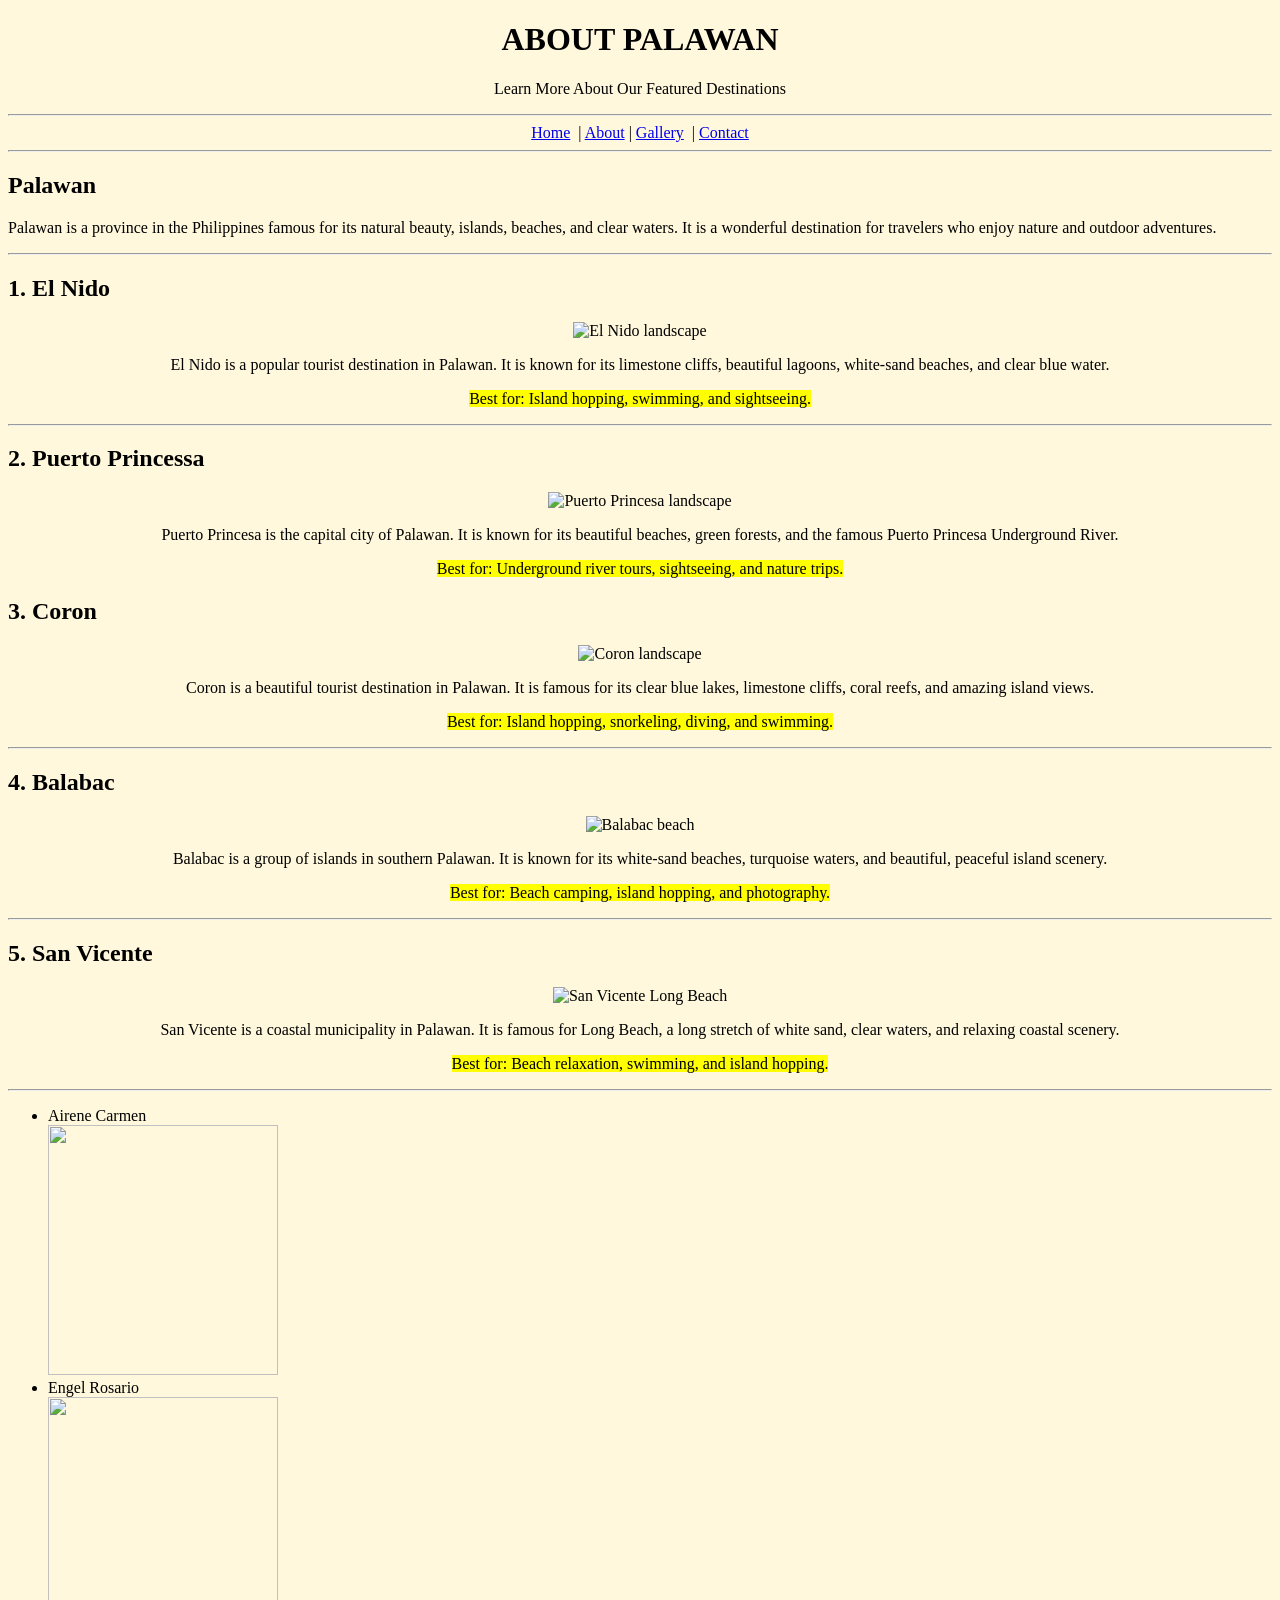
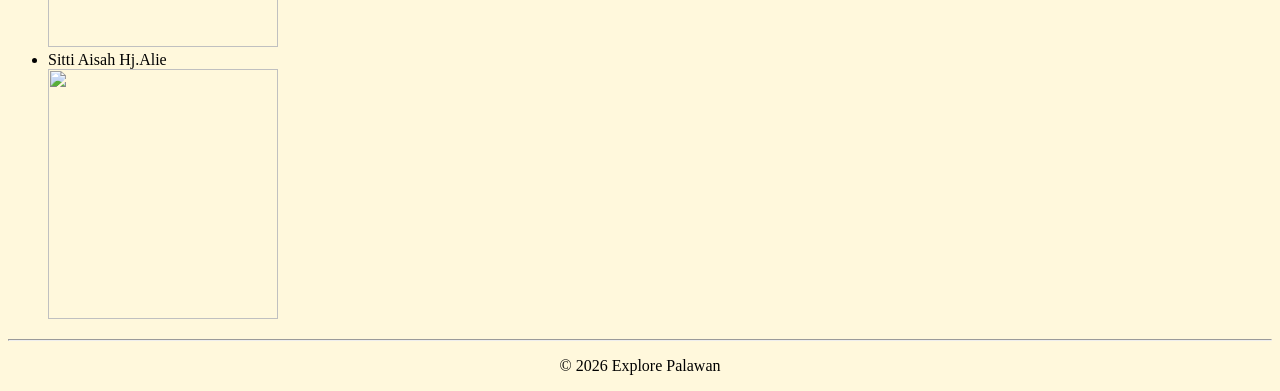
==== about.html @ 532b5537 "first commit" ====
<!DOCTYPE html>
<html>
<head>
    <title>Explore Palawan - About</title>
</head>

<body bgcolor="#FFF8DC">

    <header>
        <center>
            <h1>ABOUT PALAWAN</h1>
            <p>Learn More About Our Featured Destinations</p>
        </center>
    </header>

    <hr>

    <nav>
        <center>
            <a href="index.html">Home</a>&nbsp; |
            <a href="about.html">About</a>&nbsp;|
            <a href="gallery.html">Gallery</a>&nbsp; |
            <a href="contact.html">Contact</a>
        </center>
    </nav>

    <hr>

    <main>
        <h2>Palawan</h2>

        <p>
            Palawan is a province in the Philippines famous for
            its natural beauty, islands, beaches, and clear waters.
            It is a wonderful destination for travelers who enjoy
            nature and outdoor adventures.
        </p>

        <hr>

        <h2>1. El Nido</h2>

        <center>
            <img src="C:\Users\ACER\OneDrive\Desktop\Carmen,Rosario,Hj.alie S\photo\elnido1.jpg"
                 alt="El Nido landscape"
                 width="400"
                 height="250">
       

        <p>
            El Nido is a popular tourist destination in Palawan.
            It is known for its limestone cliffs, beautiful lagoons,
            white-sand beaches, and clear blue water.
        </p>
         </center>
<center>
        <p><mark>Best for: Island hopping, swimming, and sightseeing.</mark></p>
</center>
        <hr>

        <h2>2. Puerto Princessa</h2>

       <center>
    <img src="C:\Users\ACER\OneDrive\Desktop\Carmen,Rosario,Hj.alie S\photo\ppcw.png"
         alt="Puerto Princesa landscape"
         width="400"
         height="250">


<p>
    Puerto Princesa is the capital city of Palawan.
    It is known for its beautiful beaches, green forests,
    and the famous Puerto Princesa Underground River.
</p>
</center>

<center>
<p><mark>Best for: Underground river tours, sightseeing, and nature trips.</mark></p>
</center       
<hr>

        <h2>3. Coron</h2>

        <center>
    <img src="C:\Users\ACER\OneDrive\Desktop\Carmen,Rosario,Hj.alie S\photo\coroN.png"
         alt="Coron landscape"
         width="400"
         height="250">


<p>
    Coron is a beautiful tourist destination in Palawan.
    It is famous for its clear blue lakes, limestone cliffs,
    coral reefs, and amazing island views.
</p>
</center>

<center>
<p><mark>Best for: Island hopping, snorkeling, diving, and swimming.</mark></p>
</center>

        <hr>
<h2>4. Balabac</h2>
        <center>
    <img src="C:\Users\ACER\OneDrive\Desktop\Carmen,Rosario,Hj.alie S\photo\balabac.png"
         alt="Balabac beach"
         width="400"
         height="250">


<p>
    Balabac is a group of islands in southern Palawan.
    It is known for its white-sand beaches, turquoise waters,
    and beautiful, peaceful island scenery.
</p>
</center>


<center>
<p>
    <mark>Best for: Beach camping, island hopping, and photography.</mark>
</p>
</center>

<hr>
<h2>5. San Vicente</h2>
<center>
    <img src="C:\Users\ACER\OneDrive\Desktop\Carmen,Rosario,Hj.alie S\photo\San vicente.png"
         alt="San Vicente Long Beach"
         width="400"
         height="250">


<p>
    San Vicente is a coastal municipality in Palawan.
    It is famous for Long Beach, a long stretch of white sand,
    clear waters, and relaxing coastal scenery.
</p>
</center>

<center>
<p>
    <mark>Best for: Beach relaxation, swimming, and island hopping.</mark>
</p>
  </center> 
       
<hr>

<ul>
    <li>Airene Carmen</li><img src="C:\Users\ACER\OneDrive\Desktop\Carmen,Rosario,Hj.alie S\photo\Airene.jpg" width="230" height="250">
    <li>Engel Rosario</li><img src="C:\Users\ACER\OneDrive\Desktop\Carmen,Rosario,Hj.alie S\photo\Engel.jpg" width="230" height="250">
    <li>Sitti Aisah Hj.Alie</li><img src="C:\Users\ACER\OneDrive\Desktop\Carmen,Rosario,Hj.alie S\photo\Sitti Aisah.jpg" width="230" height="250">
</ul>
  
    <hr>

    <footer>
        <center>
            <p>&copy; 2026 Explore Palawan</p>
        </center>
    </footer>

</body>
</html>
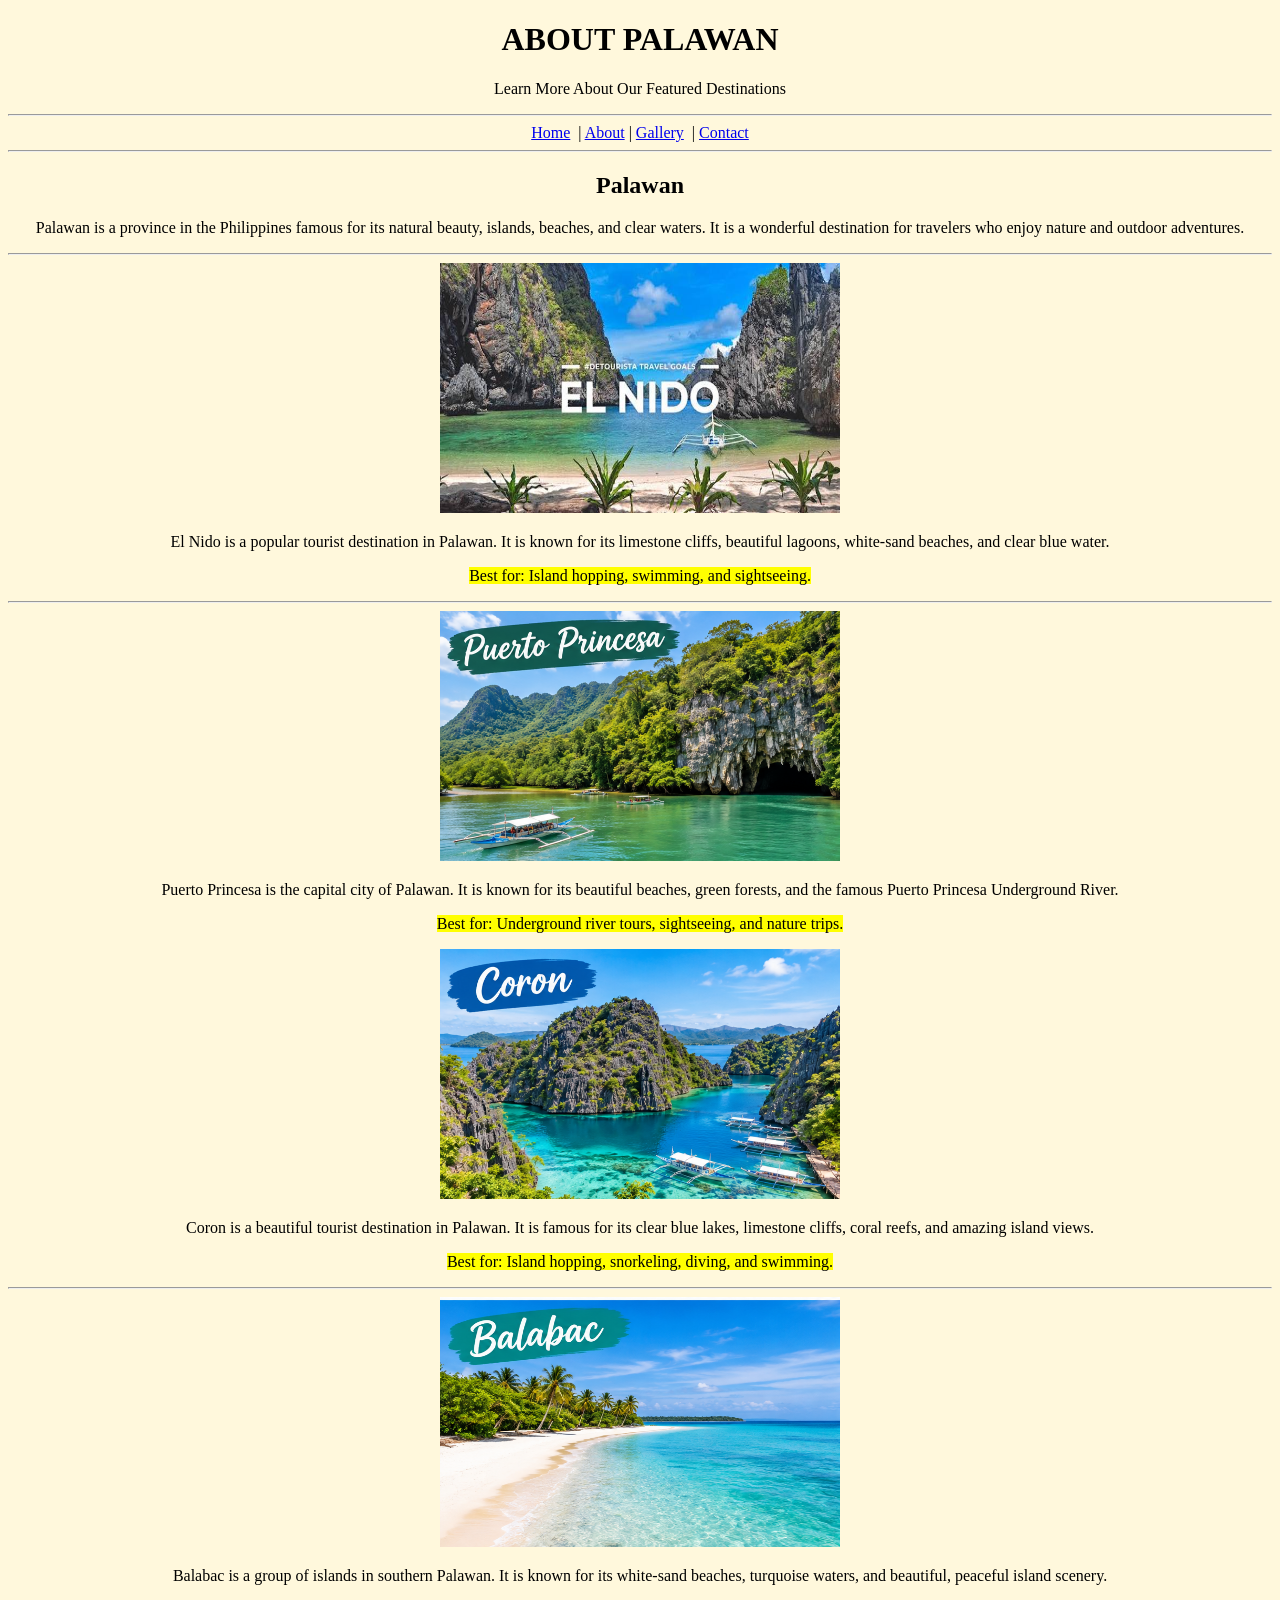
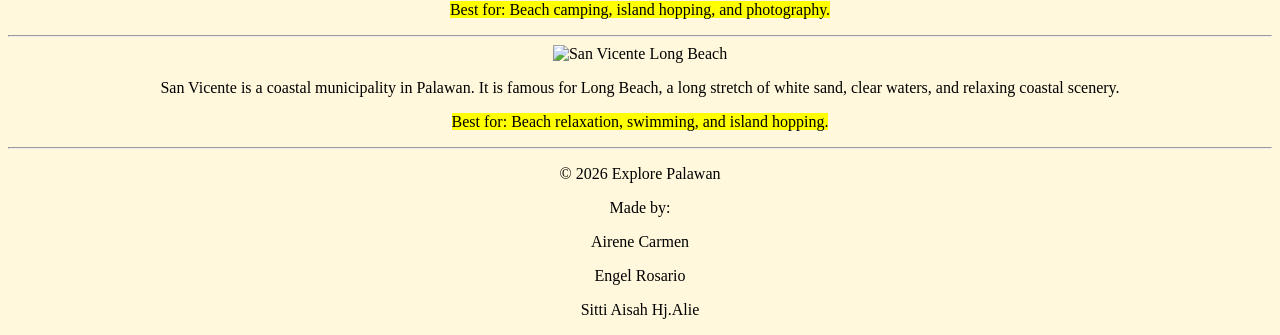
==== commit 4d41401b: "fix image paths" ====
--- a/about.html
+++ b/about.html
@@ -28,6 +28,8 @@
     <hr>
 
     <main>
+        
+      <center> 
         <h2>Palawan</h2>
 
         <p>
@@ -36,13 +38,14 @@
             It is a wonderful destination for travelers who enjoy
             nature and outdoor adventures.
         </p>
+    </center>
 
         <hr>
 
-        <h2>1. El Nido</h2>
+       
 
         <center>
-            <img src="C:\Users\ACER\OneDrive\Desktop\Carmen,Rosario,Hj.alie S\photo\elnido1.jpg"
+            <img src="photo\elnido1.jpg"
                  alt="El Nido landscape"
                  width="400"
                  height="250">
@@ -59,10 +62,10 @@
 </center>
         <hr>
 
-        <h2>2. Puerto Princessa</h2>
+        
 
        <center>
-    <img src="C:\Users\ACER\OneDrive\Desktop\Carmen,Rosario,Hj.alie S\photo\ppcw.png"
+    <img src="photo/ppcw.png"
          alt="Puerto Princesa landscape"
          width="400"
          height="250">
@@ -80,10 +83,10 @@
 </center       
 <hr>
 
-        <h2>3. Coron</h2>
+        
 
         <center>
-    <img src="C:\Users\ACER\OneDrive\Desktop\Carmen,Rosario,Hj.alie S\photo\coroN.png"
+    <img src="photo/coroN.png"
          alt="Coron landscape"
          width="400"
          height="250">
@@ -101,9 +104,9 @@
 </center>
 
         <hr>
-<h2>4. Balabac</h2>
+
         <center>
-    <img src="C:\Users\ACER\OneDrive\Desktop\Carmen,Rosario,Hj.alie S\photo\balabac.png"
+    <img src="photo/balabac.png"
          alt="Balabac beach"
          width="400"
          height="250">
@@ -124,9 +127,9 @@
 </center>
 
 <hr>
-<h2>5. San Vicente</h2>
+
 <center>
-    <img src="C:\Users\ACER\OneDrive\Desktop\Carmen,Rosario,Hj.alie S\photo\San vicente.png"
+    <img src="photo/San vicente.png vicente.png"
          alt="San Vicente Long Beach"
          width="400"
          height="250">
@@ -144,20 +147,18 @@
     <mark>Best for: Beach relaxation, swimming, and island hopping.</mark>
 </p>
   </center> 
-       
-<hr>
 
-<ul>
-    <li>Airene Carmen</li><img src="C:\Users\ACER\OneDrive\Desktop\Carmen,Rosario,Hj.alie S\photo\Airene.jpg" width="230" height="250">
-    <li>Engel Rosario</li><img src="C:\Users\ACER\OneDrive\Desktop\Carmen,Rosario,Hj.alie S\photo\Engel.jpg" width="230" height="250">
-    <li>Sitti Aisah Hj.Alie</li><img src="C:\Users\ACER\OneDrive\Desktop\Carmen,Rosario,Hj.alie S\photo\Sitti Aisah.jpg" width="230" height="250">
-</ul>
-  
+    <center>
     <hr>
 
     <footer>
-        <center>
+        
             <p>&copy; 2026 Explore Palawan</p>
+
+<p>Made by:</p>
+<p>Airene Carmen</p>
+<p>Engel Rosario</p>
+<p>Sitti Aisah Hj.Alie</p>
         </center>
     </footer>
 
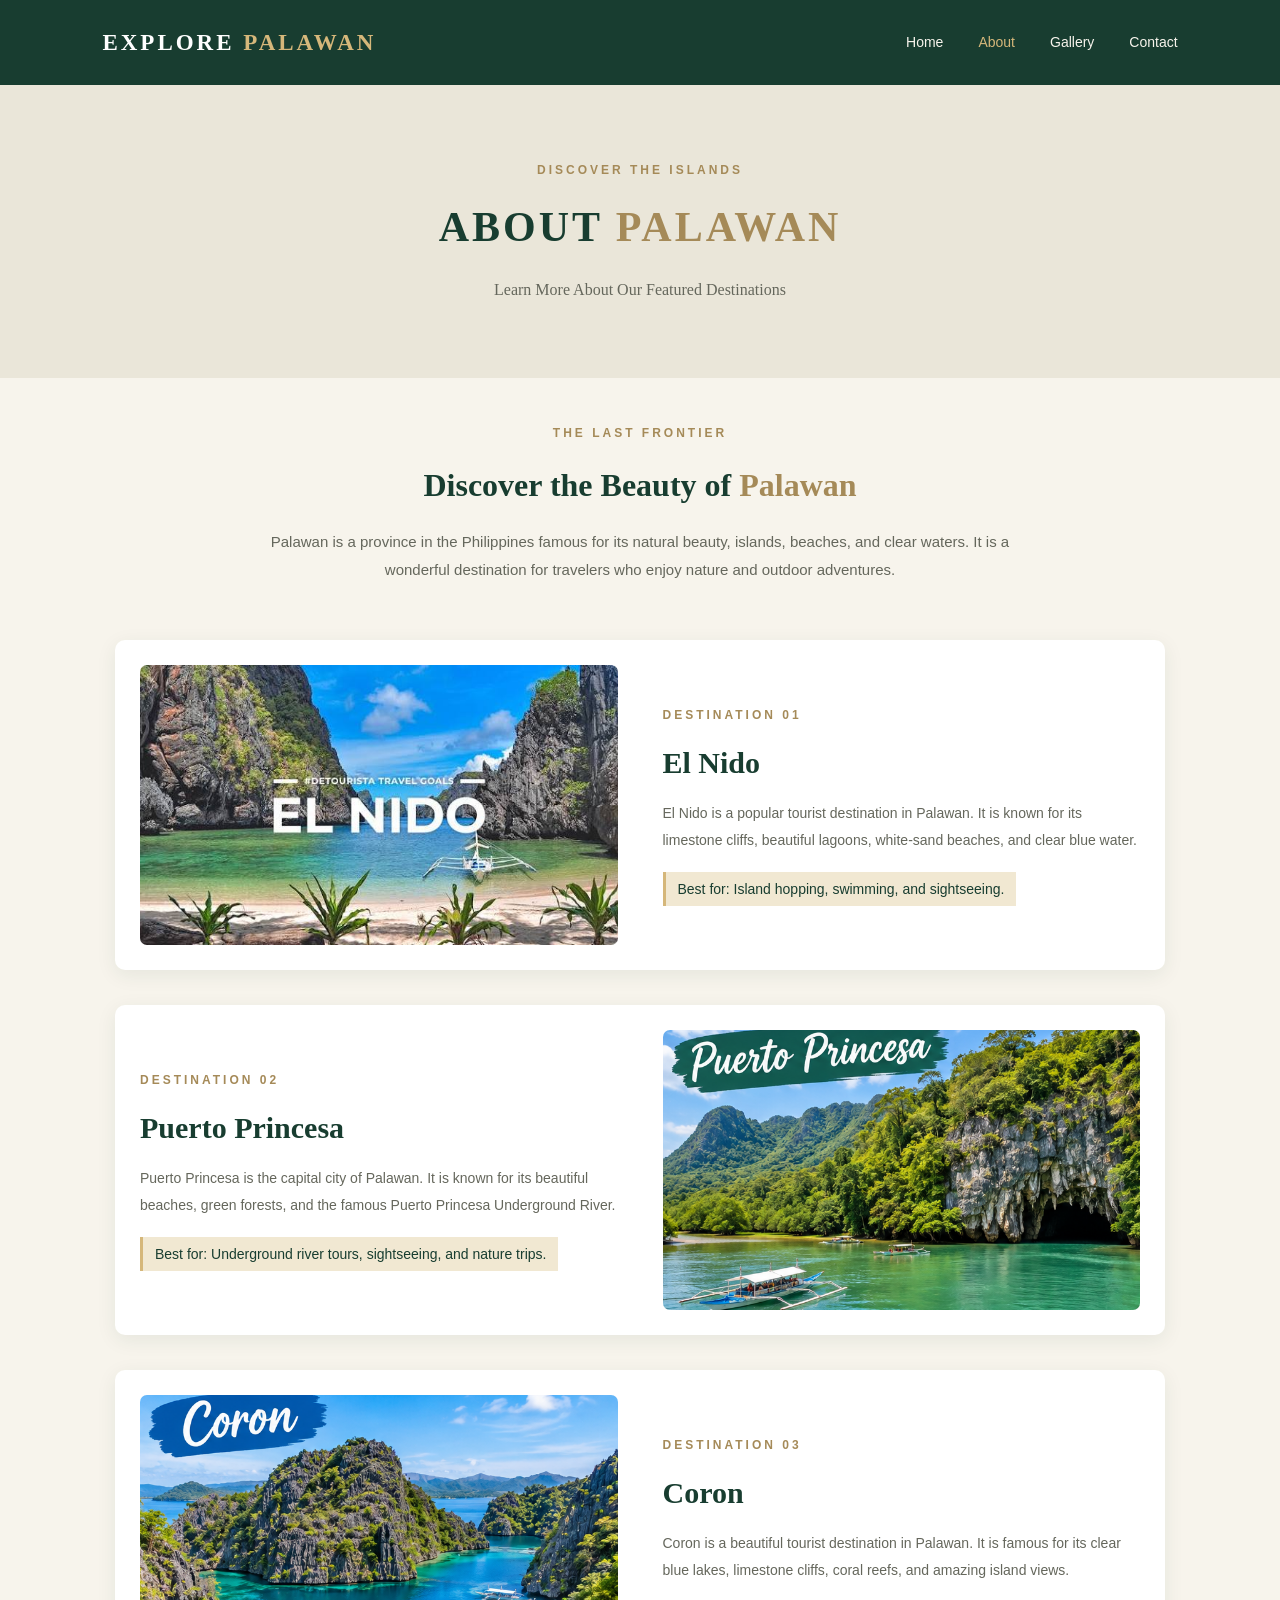
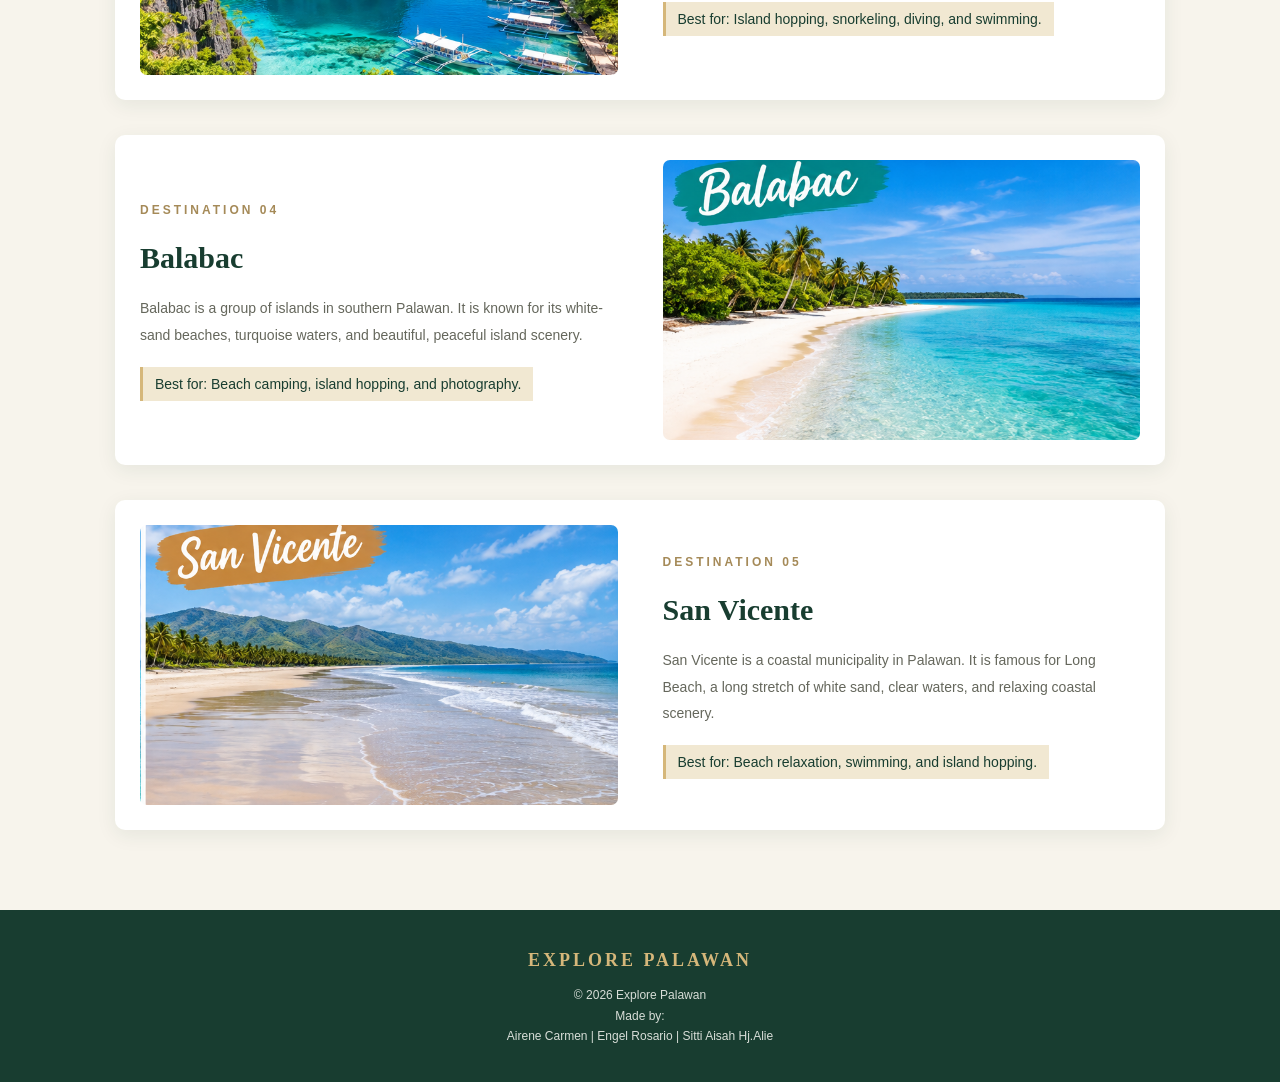
==== commit 6220310e: "update website pages and contact design" ====
--- a/about.html
+++ b/about.html
@@ -1,166 +1,182 @@
-
 <!DOCTYPE html>
-<html>
+<html lang="en">
 <head>
+    <meta charset="UTF-8">
+    <meta name="viewport" content="width=device-width, initial-scale=1.0">
     <title>Explore Palawan - About</title>
+    <link rel="stylesheet" href="style.css">
 </head>
 
-<body bgcolor="#FFF8DC">
+<body>
 
-    <header>
-        <center>
-            <h1>ABOUT PALAWAN</h1>
-            <p>Learn More About Our Featured Destinations</p>
-        </center>
+    <!-- Header -->
+    <header class="header">
+        <div class="logo">EXPLORE <span>PALAWAN</span></div>
+
+        <nav class="navbar">
+            <a href="index.html">Home</a>
+            <a href="about.html" class="active">About</a>
+            <a href="gallery.html">Gallery</a>
+            <a href="contact.html">Contact</a>
+        </nav>
     </header>
 
-    <hr>
+    <!-- Page Title -->
+    <section class="about-hero">
+        <p class="about-label">DISCOVER THE ISLANDS</p>
+        <h1>ABOUT <span>PALAWAN</span></h1>
+        <p>Learn More About Our Featured Destinations</p>
+    </section>
 
-    <nav>
-        <center>
-            <a href="index.html">Home</a>&nbsp; |
-            <a href="about.html">About</a>&nbsp;|
-            <a href="gallery.html">Gallery</a>&nbsp; |
-            <a href="contact.html">Contact</a>
-        </center>
-    </nav>
+    <main class="about-main">
 
-    <hr>
+        <!-- Introduction -->
+        <section class="about-intro">
+            <p class="about-label">THE LAST FRONTIER</p>
+            <h2>Discover the Beauty of <span>Palawan</span></h2>
 
-    <main>
-        
-      <center> 
-        <h2>Palawan</h2>
+            <p>
+                Palawan is a province in the Philippines famous for
+                its natural beauty, islands, beaches, and clear waters.
+                It is a wonderful destination for travelers who enjoy
+                nature and outdoor adventures.
+            </p>
+        </section>
 
-        <p>
-            Palawan is a province in the Philippines famous for
-            its natural beauty, islands, beaches, and clear waters.
-            It is a wonderful destination for travelers who enjoy
-            nature and outdoor adventures.
-        </p>
-    </center>
+        <!-- El Nido -->
+        <section class="about-destination">
+            <div class="about-image">
+                <img src="photo/elnido1.jpg"
+                     alt="El Nido landscape"
+                     width="400"
+                     height="250">
+            </div>
 
-        <hr>
+            <div class="about-details">
+                <p class="about-label">DESTINATION 01</p>
+                <h2>El Nido</h2>
 
-       
+                <p>
+                    El Nido is a popular tourist destination in Palawan.
+                    It is known for its limestone cliffs, beautiful lagoons,
+                    white-sand beaches, and clear blue water.
+                </p>
 
-        <center>
-            <img src="photo\elnido1.jpg"
-                 alt="El Nido landscape"
-                 width="400"
-                 height="250">
-       
+                <p class="best-for">
+                    <mark>Best for: Island hopping, swimming, and sightseeing.</mark>
+                </p>
+            </div>
+        </section>
 
-        <p>
-            El Nido is a popular tourist destination in Palawan.
-            It is known for its limestone cliffs, beautiful lagoons,
-            white-sand beaches, and clear blue water.
-        </p>
-         </center>
-<center>
-        <p><mark>Best for: Island hopping, swimming, and sightseeing.</mark></p>
-</center>
-        <hr>
+        <!-- Puerto Princesa -->
+        <section class="about-destination reverse">
+            <div class="about-image">
+                <img src="photo/ppcw.png"
+                     alt="Puerto Princesa landscape"
+                     width="400"
+                     height="250">
+            </div>
 
-        
+            <div class="about-details">
+                <p class="about-label">DESTINATION 02</p>
+                <h2>Puerto Princesa</h2>
 
-       <center>
-    <img src="photo/ppcw.png"
-         alt="Puerto Princesa landscape"
-         width="400"
-         height="250">
+                <p>
+                    Puerto Princesa is the capital city of Palawan.
+                    It is known for its beautiful beaches, green forests,
+                    and the famous Puerto Princesa Underground River.
+                </p>
 
+                <p class="best-for">
+                    <mark>Best for: Underground river tours, sightseeing, and nature trips.</mark>
+                </p>
+            </div>
+        </section>
 
-<p>
-    Puerto Princesa is the capital city of Palawan.
-    It is known for its beautiful beaches, green forests,
-    and the famous Puerto Princesa Underground River.
-</p>
-</center>
+        <!-- Coron -->
+        <section class="about-destination">
+            <div class="about-image">
+                <img src="photo/coroN.png"
+                     alt="Coron landscape"
+                     width="400"
+                     height="250">
+            </div>
 
-<center>
-<p><mark>Best for: Underground river tours, sightseeing, and nature trips.</mark></p>
-</center       
-<hr>
+            <div class="about-details">
+                <p class="about-label">DESTINATION 03</p>
+                <h2>Coron</h2>
 
-        
+                <p>
+                    Coron is a beautiful tourist destination in Palawan.
+                    It is famous for its clear blue lakes, limestone cliffs,
+                    coral reefs, and amazing island views.
+                </p>
 
-        <center>
-    <img src="photo/coroN.png"
-         alt="Coron landscape"
-         width="400"
-         height="250">
+                <p class="best-for">
+                    <mark>Best for: Island hopping, snorkeling, diving, and swimming.</mark>
+                </p>
+            </div>
+        </section>
 
+        <!-- Balabac -->
+        <section class="about-destination reverse">
+            <div class="about-image">
+                <img src="photo/balabac.png"
+                     alt="Balabac beach"
+                     width="400"
+                     height="250">
+            </div>
 
-<p>
-    Coron is a beautiful tourist destination in Palawan.
-    It is famous for its clear blue lakes, limestone cliffs,
-    coral reefs, and amazing island views.
-</p>
-</center>
+            <div class="about-details">
+                <p class="about-label">DESTINATION 04</p>
+                <h2>Balabac</h2>
 
-<center>
-<p><mark>Best for: Island hopping, snorkeling, diving, and swimming.</mark></p>
-</center>
+                <p>
+                    Balabac is a group of islands in southern Palawan.
+                    It is known for its white-sand beaches, turquoise waters,
+                    and beautiful, peaceful island scenery.
+                </p>
 
-        <hr>
+                <p class="best-for">
+                    <mark>Best for: Beach camping, island hopping, and photography.</mark>
+                </p>
+            </div>
+        </section>
 
-        <center>
-    <img src="photo/balabac.png"
-         alt="Balabac beach"
-         width="400"
-         height="250">
+        <!-- San Vicente -->
+        <section class="about-destination">
+            <div class="about-image">
+                <img src="photo/San vicente.png"
+                     alt="San Vicente Long Beach"
+                     width="400"
+                     height="250">
+            </div>
 
+            <div class="about-details">
+                <p class="about-label">DESTINATION 05</p>
+                <h2>San Vicente</h2>
 
-<p>
-    Balabac is a group of islands in southern Palawan.
-    It is known for its white-sand beaches, turquoise waters,
-    and beautiful, peaceful island scenery.
-</p>
-</center>
+                <p>
+                    San Vicente is a coastal municipality in Palawan.
+                    It is famous for Long Beach, a long stretch of white sand,
+                    clear waters, and relaxing coastal scenery.
+                </p>
 
+                <p class="best-for">
+                    <mark>Best for: Beach relaxation, swimming, and island hopping.</mark>
+                </p>
+            </div>
+        </section>
 
-<center>
-<p>
-    <mark>Best for: Beach camping, island hopping, and photography.</mark>
-</p>
-</center>
+    </main>
 
-<hr>
-
-<center>
-    <img src="photo/San vicente.png vicente.png"
-         alt="San Vicente Long Beach"
-         width="400"
-         height="250">
-
-
-<p>
-    San Vicente is a coastal municipality in Palawan.
-    It is famous for Long Beach, a long stretch of white sand,
-    clear waters, and relaxing coastal scenery.
-</p>
-</center>
-
-<center>
-<p>
-    <mark>Best for: Beach relaxation, swimming, and island hopping.</mark>
-</p>
-  </center> 
-
-    <center>
-    <hr>
-
-    <footer>
-        
-            <p>&copy; 2026 Explore Palawan</p>
-
-<p>Made by:</p>
-<p>Airene Carmen</p>
-<p>Engel Rosario</p>
-<p>Sitti Aisah Hj.Alie</p>
-        </center>
+    <!-- Footer -->
+    <footer class="footer">
+        <h3>EXPLORE PALAWAN</h3>
+        <p>&copy; 2026 Explore Palawan</p>
+        <p>Made by:</p>
+        <p>Airene Carmen | Engel Rosario | Sitti Aisah Hj.Alie</p>
     </footer>
 
 </body>
-</html>
+</html>
--- a/style.css
+++ b/style.css
@@ -0,0 +1,1094 @@
+
+/* EXPLORE PALAWANTROPICAL LUXURY DESIGN*/
+
+* {
+    margin: 0;
+    padding: 0;
+    box-sizing: border-box;
+}
+
+html {
+    scroll-behavior: smooth;
+}
+
+body {
+    font-family: Georgia, 'Times New Roman', serif;
+    background-color: #F7F4EC;
+    color: #263C32;
+    line-height: 1.7;
+}
+
+/* HEADER */
+.header {
+    background-color: #183D30;
+    min-height: 85px;
+    padding: 20px 8%;
+    display: flex;
+    justify-content: space-between;
+    align-items: center;
+    flex-wrap: wrap;
+    gap: 15px;
+}
+
+.logo {
+    color: #FFFFFF;
+    font-size: 23px;
+    font-weight: bold;
+    letter-spacing: 3px;
+}
+
+.logo span {
+    color: #D5B77A;
+}
+
+/* NAVIGATION */
+.navbar {
+    display: flex;
+    gap: 35px;
+    align-items: center;
+}
+
+.navbar a {
+    text-decoration: none;
+    color: #F7F4EC;
+    font-family: Arial, sans-serif;
+    font-size: 14px;
+    transition: 0.3s;
+}
+
+.navbar a:hover,
+.navbar a.active {
+    color: #D5B77A;
+}
+
+/* HERO SECTION */
+.hero {
+    min-height: 540px;
+    padding: 75px 8%;
+    background-color: #EAE6D9;
+    display: flex;
+    align-items: center;
+    justify-content: space-between;
+    gap: 50px;
+}
+
+.hero-content {
+    flex: 1;
+}
+
+.small-heading,
+.section-label {
+    color: #9B8050;
+    font-family: Arial, sans-serif;
+    font-size: 12px;
+    font-weight: bold;
+    letter-spacing: 3px;
+    margin-bottom: 18px;
+}
+
+.hero-content h1 {
+    font-size: clamp(38px, 5vw, 65px);
+    line-height: 1.15;
+    font-weight: normal;
+    color: #183D30;
+    margin-bottom: 20px;
+}
+
+.hero-content h1 span {
+    color: #A58A58;
+    font-style: italic;
+}
+
+.hero-description {
+    font-size: 17px;
+    color: #65675C;
+    margin-bottom: 30px;
+}
+
+.explore-button,
+.closing-button {
+    display: inline-block;
+    background-color: #183D30;
+    color: #FFFFFF;
+    text-decoration: none;
+    padding: 14px 30px;
+    font-family: Arial, sans-serif;
+    font-size: 13px;
+    letter-spacing: 1px;
+    transition: 0.3s;
+}
+
+.explore-button:hover,
+.closing-button:hover {
+    background-color: #A58A58;
+}
+
+/* HERO IMAGE */
+.hero-image-container {
+    flex: 1;
+}
+
+.hero-image-container img {
+    display: block;
+    width: 100%;
+    height: 370px;
+    object-fit: cover;
+    border-radius: 5px;
+    box-shadow: 15px 15px 0px #D5B77A;
+    transition: 0.3s;
+}
+
+.hero-image-container img:hover {
+    transform: translateY(-5px);
+}
+
+/* WELCOME SECTION */
+.welcome-section {
+    max-width: 850px;
+    margin: auto;
+    padding: 90px 25px;
+    text-align: center;
+}
+
+.welcome-section h2,
+.section-heading h2,
+.underwater-content h2 {
+    font-size: 38px;
+    font-weight: normal;
+    color: #183D30;
+    margin-bottom: 20px;
+}
+
+.welcome-text {
+    max-width: 720px;
+    margin: auto;
+    color: #696B61;
+    font-size: 16px;
+}
+
+.welcome-text p {
+    margin-bottom: 15px;
+}
+
+/* DESTINATIONS */
+.destinations-section {
+    background-color: #EAE6D9;
+    padding: 85px 10%;
+}
+
+.section-heading {
+    text-align: center;
+    margin-bottom: 45px;
+}
+
+.section-heading > p:last-child {
+    color: #77766C;
+    font-family: Arial, sans-serif;
+    font-size: 14px;
+}
+
+.section-heading h2 {
+    margin-bottom: 10px;
+}
+
+.destination-list {
+    max-width: 900px;
+    margin: auto;
+    display: grid;
+    grid-template-columns: repeat(2, 1fr);
+    gap: 18px;
+}
+
+.destination-item {
+    display: flex;
+    gap: 20px;
+    align-items: flex-start;
+    background-color: #F9F7F1;
+    padding: 25px;
+    border: 1px solid #DED8C9;
+    transition: 0.3s;
+}
+
+.destination-item:hover {
+    transform: translateY(-5px);
+    box-shadow: 0 8px 20px rgba(24, 61, 48, 0.08);
+}
+
+.destination-number {
+    color: #A58A58;
+    font-size: 24px;
+    font-style: italic;
+}
+
+.destination-item h3 {
+    color: #183D30;
+    font-size: 21px;
+    margin-bottom: 5px;
+}
+
+.destination-item p {
+    color: #77766C;
+    font-family: Arial, sans-serif;
+    font-size: 13px;
+}
+
+/* UNDERWATER SECTION */
+.underwater-section {
+    padding: 90px 10%;
+    display: flex;
+    align-items: center;
+    justify-content: center;
+    gap: 65px;
+}
+
+.underwater-image {
+    flex: 1;
+}
+
+.underwater-image img {
+    display: block;
+    width: 100%;
+    max-width: 400px;
+    height: 280px;
+    object-fit: cover;
+    border-radius: 5px;
+}
+
+.underwater-content {
+    flex: 1;
+}
+
+.underwater-content h2 {
+    line-height: 1.2;
+}
+
+.underwater-content > p:last-child {
+    color: #77766C;
+    font-size: 16px;
+}
+
+/* MEDIA SECTION */
+.media-section {
+    background-color: #EAE6D9;
+    padding: 85px 8%;
+}
+
+.media-container {
+    max-width: 1050px;
+    margin: auto;
+    display: grid;
+    grid-template-columns: 1fr 1fr;
+    gap: 25px;
+}
+
+.media-card {
+    background-color: #F9F7F1;
+    padding: 30px;
+    text-align: center;
+    border: 1px solid #DED8C9;
+}
+
+.media-card h3 {
+    color: #183D30;
+    font-size: 20px;
+    font-weight: normal;
+    margin-bottom: 20px;
+}
+
+.media-icon {
+    color: #A58A58;
+    font-size: 35px;
+    margin-bottom: 10px;
+}
+
+.media-card audio {
+    width: 100%;
+    max-width: 400px;
+    margin-top: 10px;
+}
+
+.media-card video {
+    display: block;
+    width: 100%;
+    height: auto;
+    max-width: 500px;
+    margin: auto;
+    border-radius: 4px;
+}
+
+.media-card p {
+    color: #77766C;
+    font-family: Arial, sans-serif;
+    font-size: 12px;
+    margin-top: 12px;
+}
+
+/* CLOSING SECTION */
+.closing-section {
+    text-align: center;
+    padding: 85px 20px;
+    background-color: #F7F4EC;
+}
+
+.closing-section h2 {
+    max-width: 750px;
+    margin: 0 auto 30px;
+    color: #183D30;
+    font-size: 32px;
+    font-weight: normal;
+}
+
+.closing-section mark {
+    background-color: transparent;
+    color: #183D30;
+}
+
+/* FOOTER */
+.footer {
+    background-color: #183D30;
+    color: #F7F4EC;
+    text-align: center;
+    padding: 35px 15px;
+}
+
+.footer h3 {
+    color: #D5B77A;
+    letter-spacing: 3px;
+    margin-bottom: 10px;
+    font-size: 18px;
+}
+
+.footer p {
+    font-family: Arial, sans-serif;
+    font-size: 12px;
+    color: #D8DED8;
+}
+
+/* TABLET RESPONSIVENESS */
+@media screen and (max-width: 900px) {
+
+    .hero {
+        gap: 30px;
+        padding: 55px 6%;
+    }
+
+    .hero-image-container img {
+        height: 300px;
+    }
+
+    .destination-list {
+        grid-template-columns: 1fr;
+    }
+
+    .underwater-section {
+        gap: 35px;
+    }
+}
+
+/* MOBILE RESPONSIVENESS */
+@media screen and (max-width: 600px) {
+
+    .header {
+        flex-direction: column;
+        padding: 20px 15px;
+    }
+
+    .logo {
+        font-size: 20px;
+    }
+
+    .navbar {
+        justify-content: center;
+        gap: 20px;
+        flex-wrap: wrap;
+    }
+
+    .navbar a {
+        font-size: 12px;
+    }
+
+    .hero {
+        flex-direction: column;
+        text-align: center;
+        padding: 55px 25px;
+    }
+
+    .hero-content h1 {
+        font-size: 40px;
+    }
+
+    .hero-image-container {
+        width: 100%;
+    }
+
+    .hero-image-container img {
+        height: 250px;
+        box-shadow: 8px 8px 0px #D5B77A;
+    }
+
+    .welcome-section {
+        padding: 65px 22px;
+    }
+
+    .welcome-section h2,
+    .section-heading h2,
+    .underwater-content h2 {
+        font-size: 30px;
+    }
+
+    .destinations-section {
+        padding: 65px 20px;
+    }
+
+    .destination-item {
+        padding: 20px;
+    }
+
+    .underwater-section {
+        flex-direction: column;
+        padding: 65px 25px;
+        text-align: center;
+    }
+
+    .underwater-image,
+    .underwater-content {
+        width: 100%;
+    }
+
+    .underwater-image img {
+        margin: auto;
+        height: 230px;
+    }
+
+    .media-section {
+        padding: 65px 20px;
+    }
+
+    .media-container {
+        grid-template-columns: 1fr;
+    }
+
+    .media-card {
+        padding: 22px 15px;
+    }
+
+    .closing-section {
+        padding: 65px 20px;
+    }
+
+    .closing-section h2 {
+        font-size: 26px;
+    }
+}
+
+
+/* ABOUT PAGE   */
+
+
+.about-hero {
+    background-color: #EAE6D9;
+    text-align: center;
+    padding: 75px 20px;
+}
+
+.about-hero h1 {
+    color: #183D30;
+    font-family: Georgia, serif;
+    font-size: 42px;
+    letter-spacing: 3px;
+    margin: 12px 0;
+}
+
+.about-hero h1 span {
+    color: #A58A58;
+}
+
+.about-hero p:last-child {
+    color: #65675C;
+    font-size: 16px;
+}
+
+.about-label {
+    color: #A58A58;
+    font-family: Arial, sans-serif;
+    font-size: 12px;
+    font-weight: bold;
+    letter-spacing: 3px;
+}
+
+.about-main {
+    background-color: #F7F4EC;
+    padding: 45px 8%;
+}
+
+.about-intro {
+    max-width: 800px;
+    margin: 0 auto 55px;
+    text-align: center;
+}
+
+.about-intro h2 {
+    color: #183D30;
+    font-family: Georgia, serif;
+    font-size: 32px;
+    margin: 15px 0;
+}
+
+.about-intro h2 span {
+    color: #A58A58;
+}
+
+.about-intro > p:last-child {
+    color: #65675C;
+    font-family: Arial, sans-serif;
+    line-height: 1.9;
+    font-size: 15px;
+}
+
+.about-destination {
+    display: flex;
+    align-items: center;
+    gap: 45px;
+    background-color: #FFFFFF;
+    padding: 25px;
+    margin: 35px auto;
+    max-width: 1050px;
+    border-radius: 10px;
+    box-shadow: 0 5px 20px rgba(24, 61, 48, 0.08);
+}
+
+.about-destination.reverse {
+    flex-direction: row-reverse;
+}
+
+.about-image {
+    flex: 1;
+    min-width: 0;
+}
+
+.about-image img {
+    width: 100%;
+    height: 280px;
+    object-fit: cover;
+    border-radius: 7px;
+    display: block;
+}
+
+.about-details {
+    flex: 1;
+}
+
+.about-details h2 {
+    color: #183D30;
+    font-family: Georgia, serif;
+    font-size: 30px;
+    margin: 12px 0;
+}
+
+.about-details > p:not(.about-label) {
+    color: #65675C;
+    font-family: Arial, sans-serif;
+    font-size: 14px;
+    line-height: 1.9;
+}
+
+.about-details .best-for {
+    margin-top: 20px;
+}
+
+.about-details mark {
+    background-color: #F1E8D2;
+    color: #183D30;
+    padding: 9px 12px;
+    line-height: 2.2;
+    border-left: 3px solid #D5B77A;
+}
+
+/* Mobile responsive design */
+@media screen and (max-width: 700px) {
+
+    .about-hero {
+        padding: 50px 15px;
+    }
+
+    .about-hero h1 {
+        font-size: 30px;
+    }
+
+    .about-main {
+        padding: 30px 5%;
+    }
+
+    .about-intro h2 {
+        font-size: 25px;
+    }
+
+    .about-destination,
+    .about-destination.reverse {
+        flex-direction: column;
+        gap: 20px;
+        padding: 18px;
+    }
+
+    .about-image {
+        width: 100%;
+    }
+
+    .about-image img {
+        height: 230px;
+    }
+
+    .about-details h2 {
+        font-size: 25px;
+    }
+}
+
+
+/* GALLERY PAGE */
+
+
+.gallery-hero {
+    background-color: #EAE6D9;
+    text-align: center;
+    padding: 75px 20px;
+}
+
+.gallery-label {
+    color: #A58A58;
+    font-family: Arial, sans-serif;
+    font-size: 12px;
+    font-weight: bold;
+    letter-spacing: 3px;
+}
+
+.gallery-hero h1 {
+    color: #183D30;
+    font-family: Georgia, serif;
+    font-size: 38px;
+    letter-spacing: 2px;
+    margin: 15px 0;
+}
+
+.gallery-hero h1 span {
+    color: #A58A58;
+}
+
+.gallery-hero p:last-child {
+    color: #65675C;
+    font-size: 16px;
+}
+
+.gallery-main {
+    background-color: #F7F4EC;
+    padding: 45px 8%;
+}
+
+.gallery-intro {
+    text-align: center;
+    margin-bottom: 45px;
+}
+
+.gallery-intro h2 {
+    color: #183D30;
+    font-family: Georgia, serif;
+    font-size: 32px;
+    margin-top: 12px;
+}
+
+.gallery-section {
+    max-width: 1150px;
+    margin: 0 auto 55px;
+    padding-bottom: 35px;
+    border-bottom: 1px solid #D5B77A;
+}
+
+.gallery-heading {
+    text-align: center;
+    margin-bottom: 25px;
+}
+
+.gallery-heading h2 {
+    color: #183D30;
+    font-family: Georgia, serif;
+    font-size: 29px;
+    margin-bottom: 10px;
+}
+
+.gallery-heading p {
+    color: #77766C;
+    font-family: Arial, sans-serif;
+    font-size: 14px;
+}
+
+.gallery-grid {
+    display: grid;
+    grid-template-columns: repeat(2, minmax(0, 1fr));
+    gap: 22px;
+}
+
+.gallery-card {
+    background-color: #FFFFFF;
+    padding: 9px;
+    border-radius: 8px;
+    box-shadow: 0 5px 18px rgba(24, 61, 48, 0.10);
+    overflow: hidden;
+}
+
+.gallery-card img {
+    width: 100%;
+    height: 280px;
+    object-fit: cover;
+    display: block;
+    border-radius: 5px;
+    transition: transform 0.4s ease;
+}
+
+.gallery-card:hover img {
+    transform: scale(1.04);
+}
+
+.gallery-link {
+    text-align: center;
+    margin-top: 25px;
+}
+
+.gallery-link a {
+    color: #183D30;
+    font-family: Arial, sans-serif;
+    font-weight: bold;
+    text-decoration: none;
+    border-bottom: 2px solid #D5B77A;
+    padding-bottom: 5px;
+}
+
+.gallery-link a:hover {
+    color: #A58A58;
+}
+
+.gallery-closing {
+    text-align: center;
+    max-width: 750px;
+    margin: 65px auto 25px;
+    padding: 35px 20px;
+    background-color: #EAE6D9;
+    border-radius: 10px;
+}
+
+.gallery-closing h2 {
+    color: #183D30;
+    font-family: Georgia, serif;
+    font-size: 30px;
+    margin: 15px 0;
+}
+
+.gallery-closing > p:last-child {
+    color: #65675C;
+    font-family: Arial, sans-serif;
+    font-size: 14px;
+    line-height: 1.8;
+}
+
+/* Mobile responsive gallery */
+@media screen and (max-width: 700px) {
+
+    .gallery-hero {
+        padding: 50px 15px;
+    }
+
+    .gallery-hero h1 {
+        font-size: 27px;
+    }
+
+    .gallery-main {
+        padding: 30px 5%;
+    }
+
+    .gallery-intro h2 {
+        font-size: 25px;
+    }
+
+    .gallery-grid {
+        grid-template-columns: 1fr;
+        gap: 18px;
+    }
+
+    .gallery-card img {
+        height: 240px;
+    }
+
+    .gallery-heading h2 {
+        font-size: 25px;
+    }
+
+    .gallery-closing h2 {
+        font-size: 24px;
+    }
+}
+
+/*CONTACT PAGE DESIGN*/
+
+.contact-hero {
+    background: linear-gradient(
+        rgba(30, 55, 43, 0.75),
+        rgba(30, 55, 43, 0.75)
+    ),
+    url("images/palawan-contact.jpg");
+
+    background-size: cover;
+    background-position: center;
+    text-align: center;
+    padding: 110px 20px;
+    color: white;
+}
+
+.contact-hero h1 {
+    font-size: 48px;
+    letter-spacing: 4px;
+    margin: 15px 0;
+}
+
+.contact-hero h1 span {
+    color: #c4d8b2;
+}
+
+.contact-hero > p:last-child {
+    font-size: 17px;
+}
+
+.contact-label {
+    color: #789477;
+    font-size: 12px;
+    font-weight: bold;
+    letter-spacing: 3px;
+}
+
+.contact-hero .contact-label {
+    color: #d5e6c9;
+}
+
+.contact-main {
+    max-width: 1100px;
+    margin: auto;
+    padding: 60px 25px;
+}
+
+.contact-intro {
+    text-align: center;
+    max-width: 650px;
+    margin: 0 auto 45px;
+}
+
+.contact-intro h2 {
+    font-size: 36px;
+    color: #263d32;
+    margin: 12px 0;
+}
+
+.contact-intro h2 span {
+    color: #789477;
+}
+
+.contact-intro > p:last-child {
+    color: #777;
+    line-height: 1.8;
+}
+
+/* Contact Information */
+
+.contact-information {
+    background: #f2f5ef;
+    padding: 30px;
+    border-radius: 15px;
+    margin-bottom: 45px;
+}
+
+.contact-information h2 {
+    color: #263d32;
+    margin-bottom: 25px;
+}
+
+.contact-info-item {
+    display: flex;
+    align-items: center;
+    gap: 18px;
+    margin: 22px 0;
+}
+
+.contact-icon {
+    width: 45px;
+    height: 45px;
+    border-radius: 50%;
+    background: #dce8d5;
+    color: #405b46;
+    display: flex;
+    align-items: center;
+    justify-content: center;
+    font-weight: bold;
+    flex-shrink: 0;
+}
+
+.contact-info-item h3 {
+    color: #344b3b;
+    margin-bottom: 5px;
+}
+
+.contact-info-item p {
+    color: #777;
+    margin: 0;
+}
+
+.contact-info-item a {
+    color: #789477;
+    text-decoration: none;
+}
+
+/* Contact Form */
+
+.contact-form-section {
+    background: white;
+    padding: 40px;
+    border-radius: 15px;
+    box-shadow: 0 5px 25px rgba(0, 0, 0, 0.06);
+    border: 1px solid #edf0e9;
+}
+
+.form-heading {
+    text-align: center;
+    margin-bottom: 30px;
+}
+
+.form-heading h2 {
+    color: #263d32;
+    font-size: 30px;
+    margin: 12px 0;
+}
+
+.form-heading > p:last-child {
+    color: #888;
+}
+
+.contact-form {
+    max-width: 700px;
+    margin: auto;
+}
+
+.form-group {
+    margin-bottom: 22px;
+}
+
+.form-group label {
+    display: block;
+    color: #344b3b;
+    font-weight: 600;
+    margin-bottom: 9px;
+}
+
+.form-group input,
+.form-group select,
+.form-group textarea {
+    width: 100%;
+    padding: 14px;
+    border: 1px solid #dce3d8;
+    border-radius: 8px;
+    font-family: inherit;
+    font-size: 14px;
+    background: #fafbf9;
+    box-sizing: border-box;
+    outline: none;
+    transition: 0.3s;
+}
+
+.form-group input:focus,
+.form-group select:focus,
+.form-group textarea:focus {
+    border-color: #789477;
+    box-shadow: 0 0 0 3px rgba(120, 148, 119, 0.12);
+}
+
+.form-group textarea {
+    resize: vertical;
+}
+
+.form-buttons {
+    display: flex;
+    gap: 12px;
+    margin-top: 25px;
+}
+
+.form-buttons input {
+    padding: 13px 25px;
+    border: none;
+    border-radius: 7px;
+    cursor: pointer;
+    font-weight: bold;
+    transition: 0.3s;
+}
+
+.form-buttons input[type="submit"] {
+    background: #526e58;
+    color: white;
+    flex: 1;
+}
+
+.form-buttons input[type="reset"] {
+    background: #e9eee5;
+    color: #344b3b;
+}
+
+.form-buttons input:hover {
+    opacity: 0.85;
+    transform: translateY(-2px);
+}
+
+/* Thank You */
+
+.contact-thankyou {
+    text-align: center;
+    padding: 55px 15px;
+}
+
+.contact-thankyou h2 {
+    color: #405b46;
+    font-size: 30px;
+}
+
+.contact-thankyou mark {
+    background: #e5eddf;
+    color: #405b46;
+    padding: 8px 15px;
+    border-radius: 5px;
+}
+
+/* Responsive Design */
+
+@media (max-width: 600px) {
+
+    .contact-hero {
+        padding: 75px 15px;
+    }
+
+    .contact-hero h1 {
+        font-size: 34px;
+    }
+
+    .contact-main {
+        padding: 40px 15px;
+    }
+
+    .contact-intro h2 {
+        font-size: 29px;
+    }
+
+    .contact-form-section {
+        padding: 25px 18px;
+    }
+
+    .form-heading h2 {
+        font-size: 25px;
+    }
+
+    .form-buttons {
+        flex-direction: column;
+    }
+
+}
